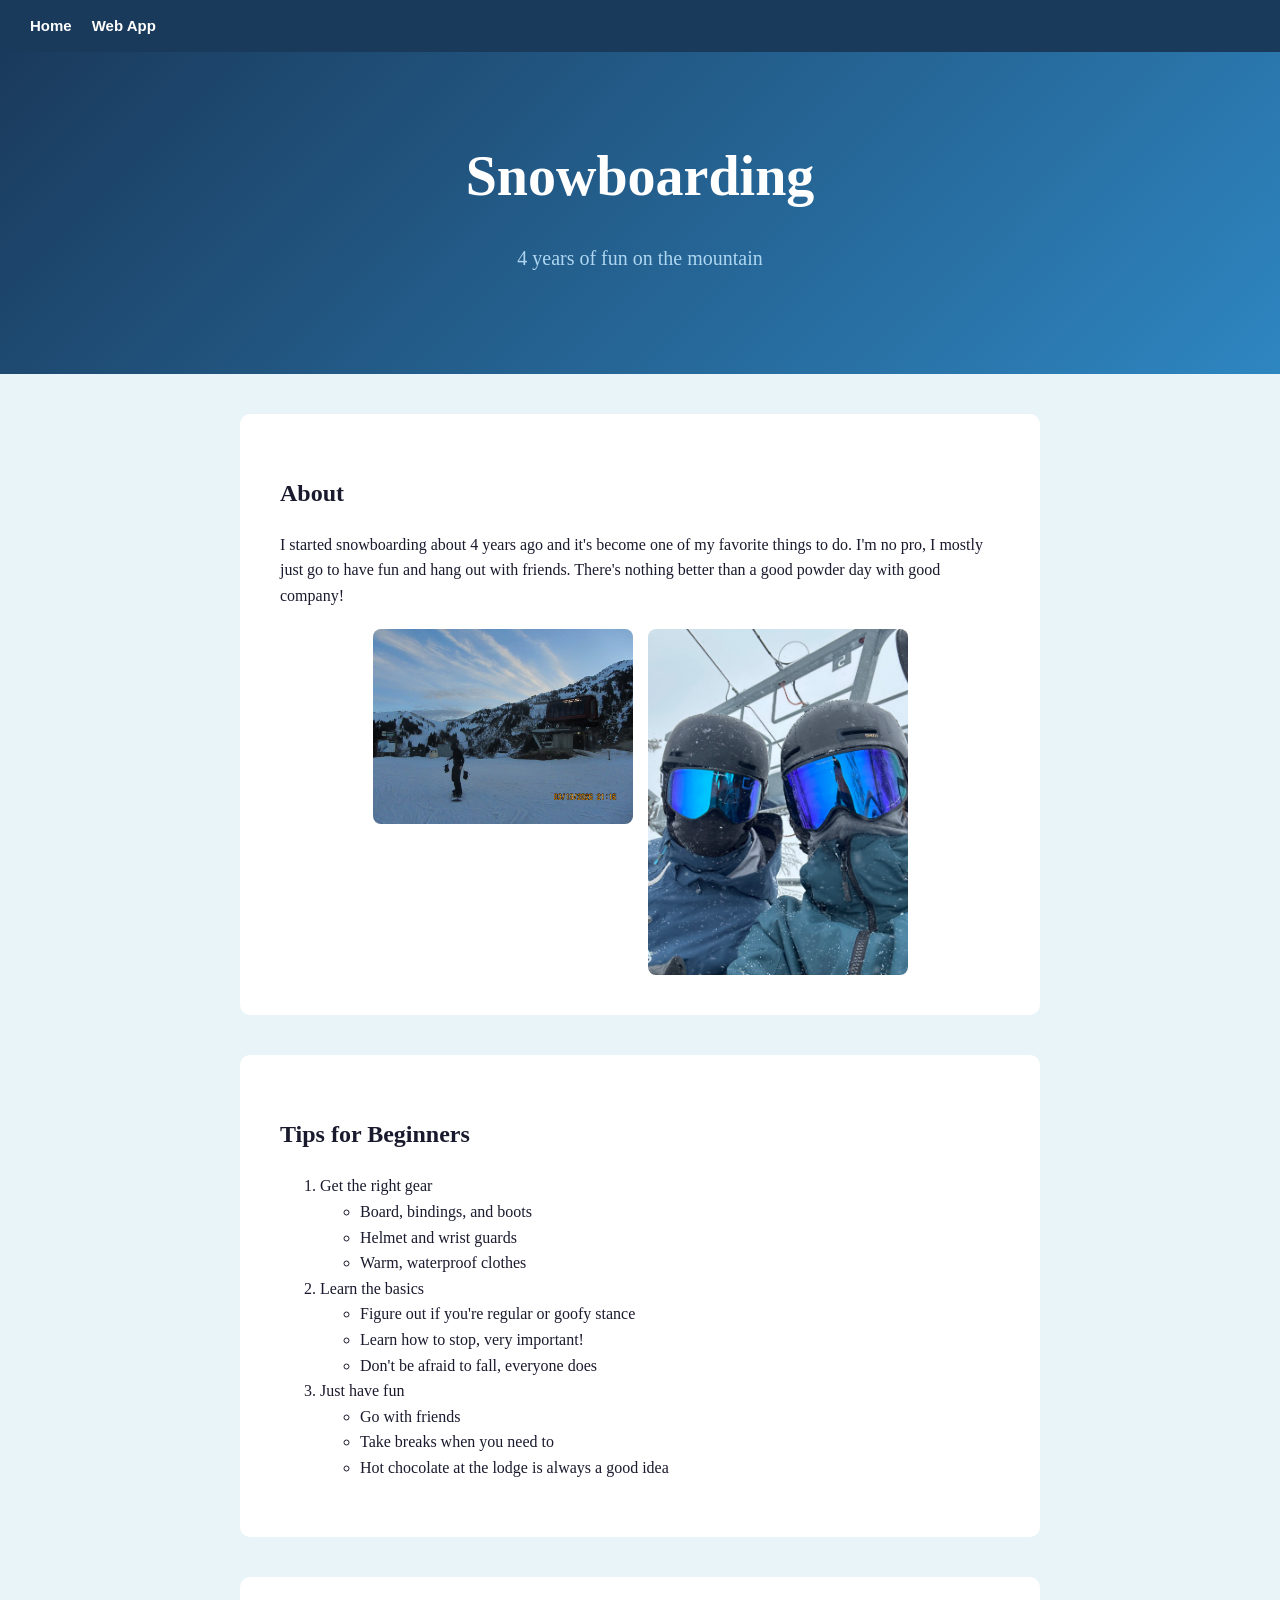
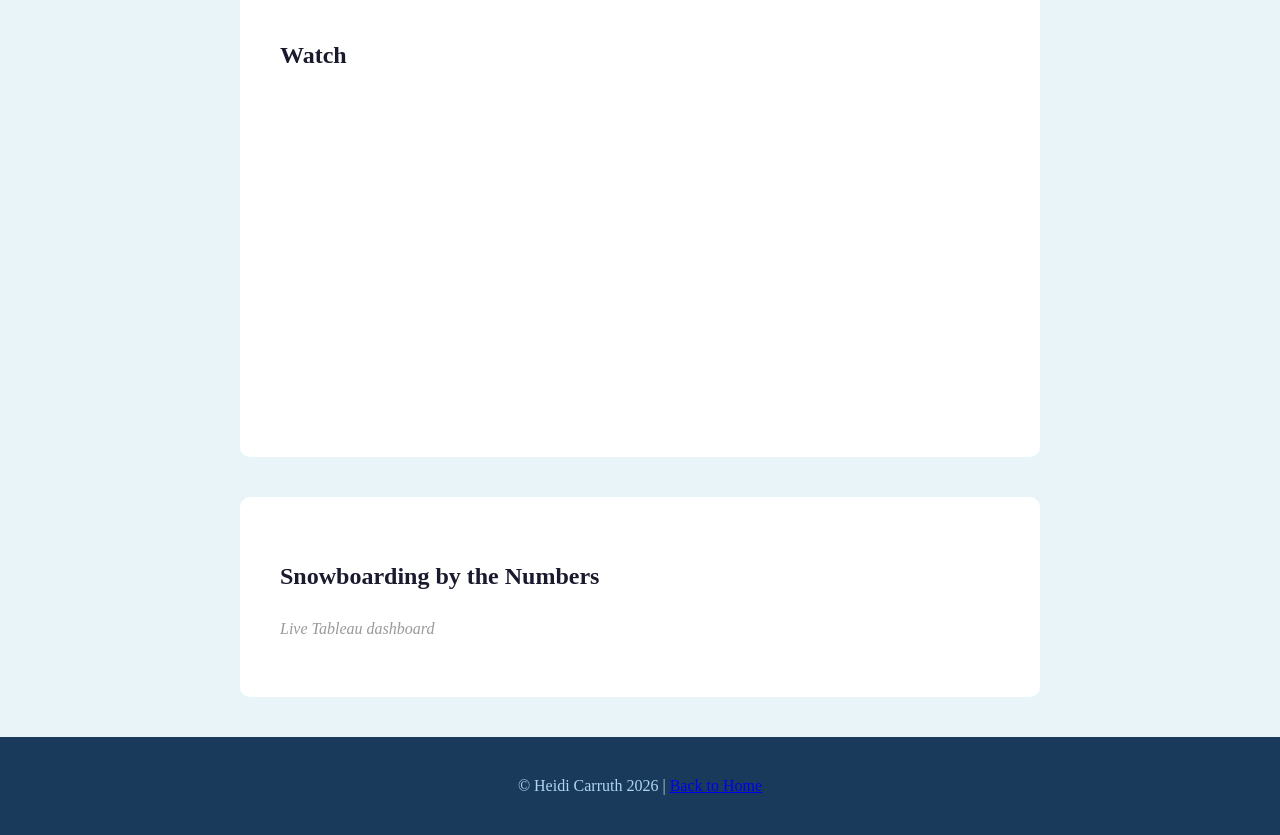
==== fromScratch.html @ 9b4ac4f3 "Add files via upload" ====
<!DOCTYPE html>
<html lang="en">
<head>
    <meta charset="utf-8" />
    <meta name="viewport" content="width=device-width, initial-scale=1" />
    <title>Snowboarding - Heidi Carruth</title>
    <link href="css/mystyles.css" rel="stylesheet" />
</head>
<body>

    <div id="navbar">
        <a href="index.html">Home</a>
        <a href="app.html">Web App</a>
    </div>

    <div id="hero">
        <h1>Snowboarding</h1>
        <p>4 years of fun on the mountain</p>
    </div>

    <div id="about" class="section">
        <h2>About</h2>
        <p>
            I started snowboarding about 4 years ago and it's become one of my favorite things to do. 
            I'm no pro, I mostly just go to have fun and hang out with friends. 
            There's nothing better than a good powder day with good company!
        </p>
        <div class="photo-row">
            <img src="assets/img/IMG_8215.JPG" alt="Snowboarding" />
            <img src="assets/img/IMG_1539.JPG" alt="Snowboarding 2" />
        </div>
    </div>

    <div id="tips" class="section">
        <h2>Tips for Beginners</h2>
        <ol>
            <li>Get the right gear
                <ul>
                    <li>Board, bindings, and boots</li>
                    <li>Helmet and wrist guards</li>
                    <li>Warm, waterproof clothes</li>
                </ul>
            </li>
            <li>Learn the basics
                <ul>
                    <li>Figure out if you're regular or goofy stance</li>
                    <li>Learn how to stop, very important!</li>
                    <li>Don't be afraid to fall, everyone does</li>
                </ul>
            </li>
            <li>Just have fun
                <ul>
                    <li>Go with friends</li>
                    <li>Take breaks when you need to</li>
                    <li>Hot chocolate at the lodge is always a good idea</li>
                </ul>
            </li>
        </ol>
    </div>

    <div id="video" class="section">
        <h2>Watch</h2>
        <div class="video-container">
            <iframe width="560" height="315" src="https://www.youtube.com/embed/oXseMWC1ly0?si=7sCBe7g8WPXA5cUN" title="YouTube video player" frameborder="0" allow="accelerometer; autoplay; clipboard-write; encrypted-media; gyroscope; picture-in-picture; web-share" referrerpolicy="strict-origin-when-cross-origin" allowfullscreen></iframe>
        </div>
    </div>

    <div id="tableau" class="section">
        <h2>Snowboarding by the Numbers</h2>
        <div class="tableau-container">
            <p class="tableau-note">Live Tableau dashboard</p>
            <div class='tableauPlaceholder' id='viz1776725548523' style='position: relative'>
                <noscript>
                    <a href='#'>
                        <img alt='Sheet 1' src='https:&#47;&#47;public.tableau.com&#47;static&#47;images&#47;sk&#47;skireportviews&#47;Sheet1&#47;1_rss.png' style='border: none' />
                    </a>
                </noscript>
                <object class='tableauViz' style='display:none;'>
                    <param name='host_url' value='https%3A%2F%2Fpublic.tableau.com%2F' />
                    <param name='embed_code_version' value='3' />
                    <param name='site_root' value='' />
                    <param name='name' value='skireportviews&#47;Sheet1' />
                    <param name='tabs' value='no' />
                    <param name='toolbar' value='yes' />
                    <param name='static_image' value='https:&#47;&#47;public.tableau.com&#47;static&#47;images&#47;sk&#47;skireportviews&#47;Sheet1&#47;1.png' />
                    <param name='animate_transition' value='yes' />
                    <param name='display_static_image' value='yes' />
                    <param name='display_spinner' value='yes' />
                    <param name='display_overlay' value='yes' />
                    <param name='display_count' value='yes' />
                    <param name='language' value='en-US' />
                </object>
            </div>
            <script type='text/javascript'>
                var divElement = document.getElementById('viz1776725548523');
                var vizElement = divElement.getElementsByTagName('object')[0];
                vizElement.style.width = '100%';
                vizElement.style.height = (divElement.offsetWidth * 0.75) + 'px';
                var scriptElement = document.createElement('script');
                scriptElement.src = 'https://public.tableau.com/javascripts/api/viz_v1.js';
                vizElement.parentNode.insertBefore(scriptElement, vizElement);
            </script>
        </div>
    </div>

    <div id="footer">
        <p>&copy; Heidi Carruth 2026 | <a href="index.html">Back to Home</a></p>
    </div>

</body>
</html>
---- css/mystyles.css ----
body {
    margin: 0;
    padding: 0;
    font-family: 'Georgia', serif;
    background-color: #e8f4f8;
    color: #1a1a2e;
    line-height: 1.6;
}

#navbar {
    background-color: #1a3a5c;
    padding: 14px 30px;
    display: flex;
    flex-wrap: wrap;
    gap: 20px;
    align-items: center;
}

#navbar a {
    color: #ffffff;
    text-decoration: none;
    font-family: 'Arial', sans-serif;
    font-size: 15px;
    font-weight: bold;
}

#navbar a:hover {
    color: #aed6f1;
    text-decoration: underline;
}

#hero {
    background-image: linear-gradient(135deg, #1a3a5c, #2e86c1);
    color: #ffffff;
    text-align: center;
    padding: 80px 20px;
}

#hero h1 {
    font-size: 56px;
    margin: 0;
}

#hero p {
    font-size: 20px;
    color: #aed6f1;
}

.section {
    max-width: 800px;
    margin: 40px auto;
    background-color: #ffffff;
    border-radius: 10px;
    padding: 40px;
    box-sizing: border-box;
}

.photo-row {
    display: flex;
    justify-content: center; /* centers images */
    align-items: flex-start;
    flex-wrap: wrap;
    gap: 15px;
    margin-top: 20px;
}

.photo-row img {
    width: 260px;
    max-width: 100%;
    height: auto;
    border-radius: 8px;
    object-fit: cover;
    display: block;
}

.video-container iframe,
.tableau-container iframe,
.tableauPlaceholder,
.tableauPlaceholder img {
    max-width: 100%;
}

.video-container iframe {
    width: 100%;
    min-height: 315px;
    border: 0;
}

.tableau-note {
    color: #999;
    font-style: italic;
}

@media (max-width: 700px) {
    #hero h1 {
        font-size: 40px;
    }

    .section {
        margin: 20px 12px;
        padding: 24px;
    }

    .photo-row img {
        width: 100%;
        max-width: 320px;
    }
}

#footer {
    background-color: #1a3a5c;
    color: #aed6f1;
    text-align: center;
    padding: 20px;
    margin-top: 40px;
}

body {
            margin: 0;
            padding: 0;
            font-family: Georgia, serif;
            background-color: #e8f4f8;
            color: #1a1a2e;
            line-height: 1.6;
        }

        #navbar {
            background-color: #1a3a5c;
            padding: 14px 30px;
            display: flex;
            flex-wrap: wrap;
            gap: 20px;
            align-items: center;
        }

        #navbar a {
            color: #fff;
            text-decoration: none;
            font-family: Arial, sans-serif;
            font-size: 15px;
            font-weight: bold;
        }

        #hero {
            background-image: linear-gradient(135deg, #1a3a5c, #2e86c1);
            color: #fff;
            text-align: center;
            padding: 80px 20px;
        }

        #hero h1 {
            font-size: 56px;
            margin: 0;
        }

        #hero p {
            font-size: 20px;
            color: #aed6f1;
        }

        .section {
            max-width: 800px;
            margin: 40px auto;
            background-color: #fff;
            border-radius: 10px;
            padding: 40px;
            box-sizing: border-box;
        }

        .photo-row {
            display: flex;
            justify-content: center;
            align-items: flex-start;
            flex-wrap: wrap;
            gap: 15px;
            margin-top: 20px;
        }

        .photo-row img {
            width: 260px !important;
            max-width: 100% !important;
            height: auto !important;
            border-radius: 8px;
            display: block;
        }

        .video-container iframe,
        .tableauPlaceholder,
        .tableauPlaceholder img {
            max-width: 100%;
        }

        .video-container iframe {
            width: 100%;
            min-height: 315px;
            border: 0;
        }

        .tableau-note {
            color: #999;
            font-style: italic;
        }

        #footer {
            background-color: #1a3a5c;
            color: #aed6f1;
            text-align: center;
            padding: 20px;
            margin-top: 40px;
        }

        @media (max-width: 700px) {
            #hero h1 {
                font-size: 40px;
            }

            .section {
                margin: 20px 12px;
                padding: 24px;
            }

            .photo-row img {
                width: 100% !important;
                max-width: 320px !important;
            }
        }
a:visited{color:white}
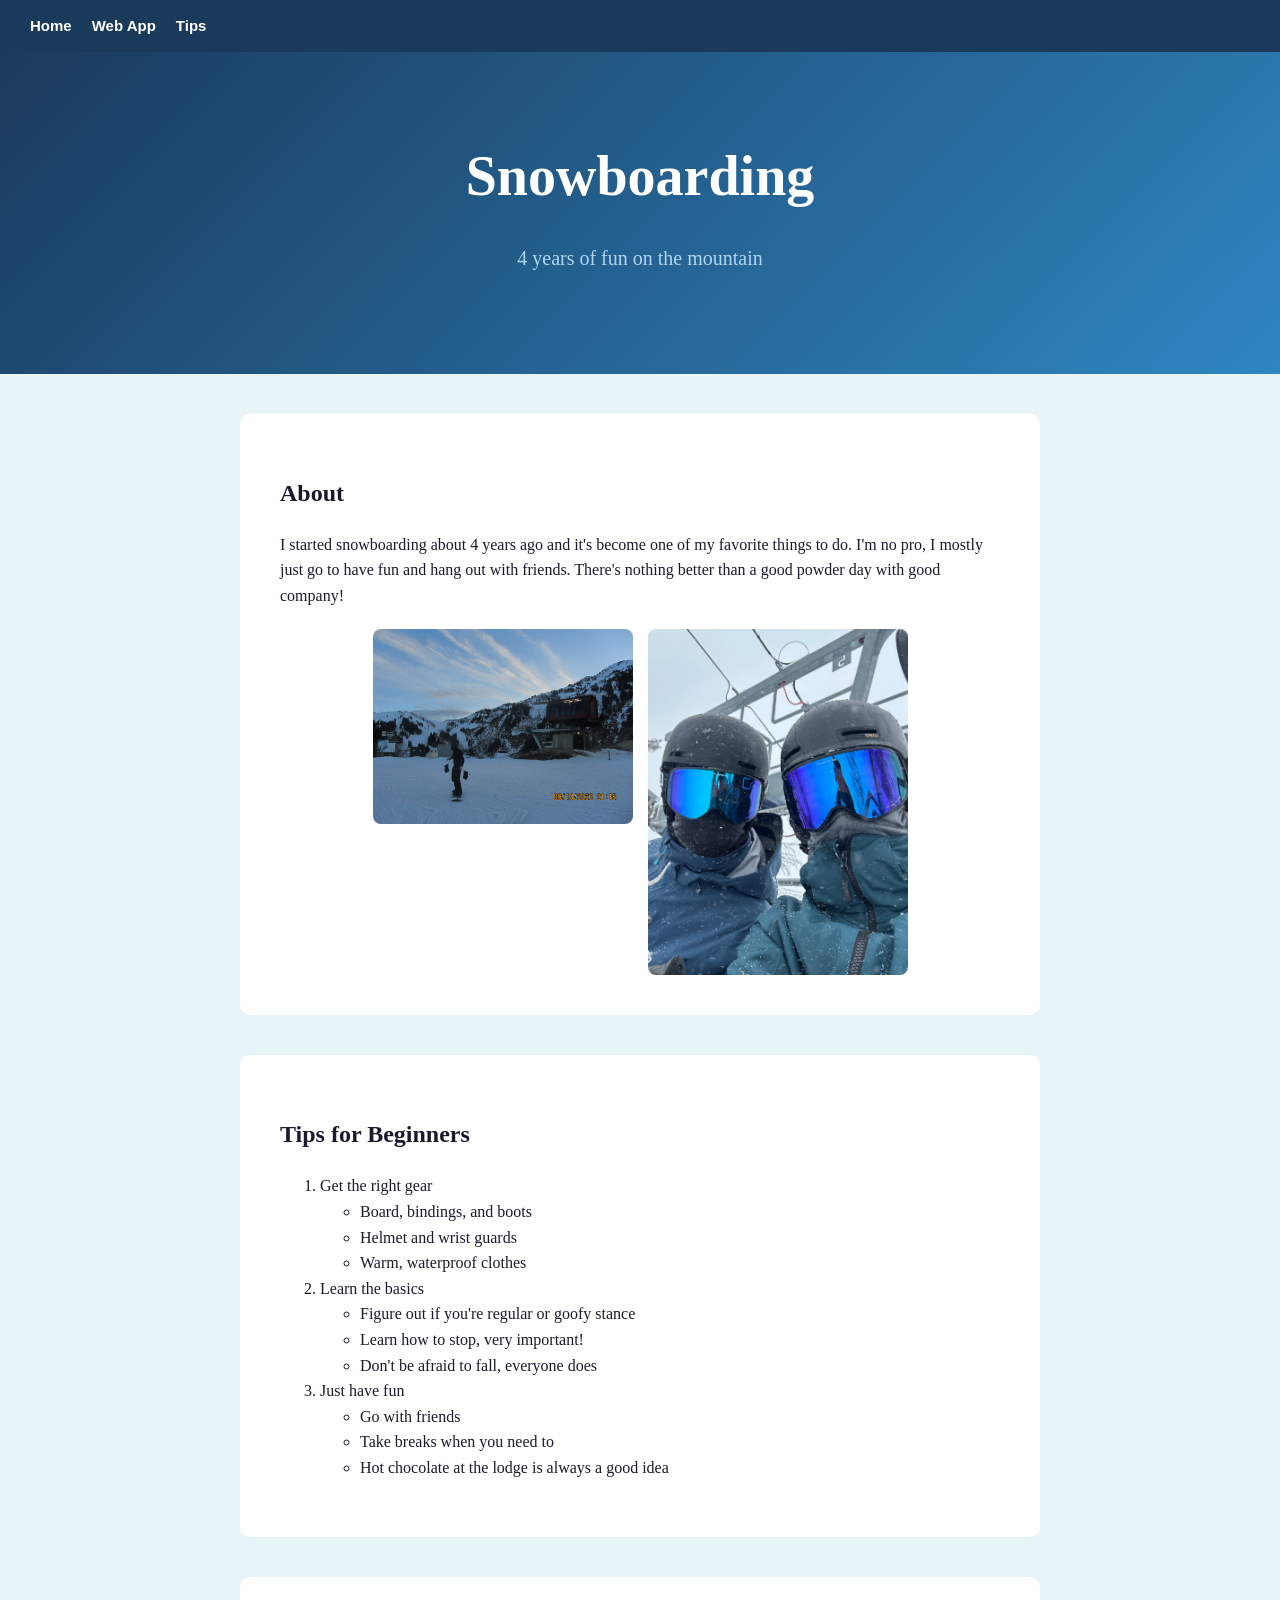
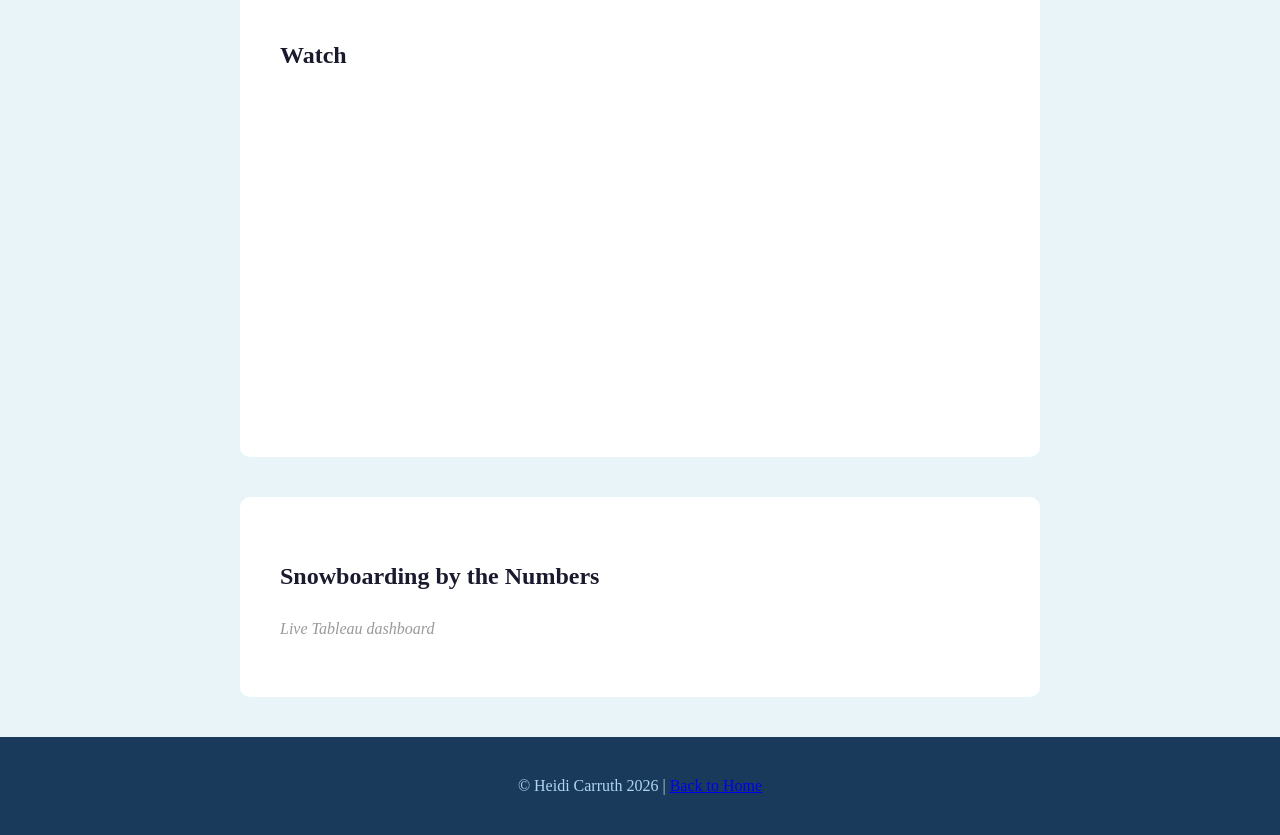
==== commit dec43be6: "Update fromScratch.html" ====
--- a/fromScratch.html
+++ b/fromScratch.html
@@ -11,6 +11,7 @@
     <div id="navbar">
         <a href="index.html">Home</a>
         <a href="app.html">Web App</a>
+        <a href="Tips">Tips</a>
     </div>
 
     <div id="hero">
